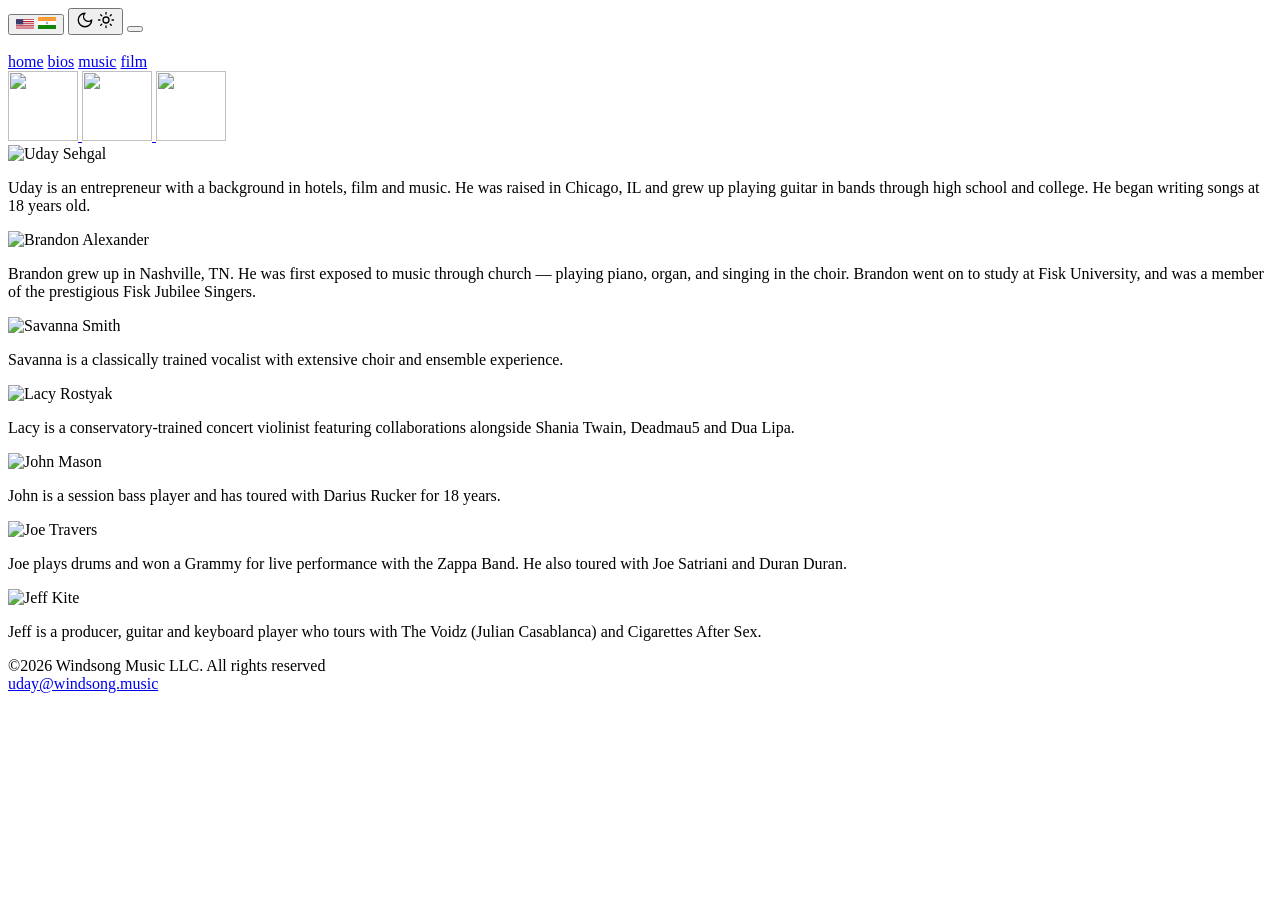
==== band.html @ 5d12a762 "Add HTML files" ====
<!DOCTYPE html>
<html lang="en">
<head>
    <meta charset="UTF-8" />
    <meta name="viewport" content="width=device-width, initial-scale=1.0" />
    <script>
        (function () {
            var k = 'windsong-theme';
            var t = localStorage.getItem(k);
            if (t === 'dark' || t === 'light') {
                document.documentElement.setAttribute('data-theme', t);
            } else {
                document.documentElement.setAttribute('data-theme', 'dark');
            }
        })();
        (function () {
            var k = 'windsong-lang';
            var t = localStorage.getItem(k);
            if (t === 'hi' || t === 'en') {
                document.documentElement.setAttribute('data-lang', t);
                document.documentElement.setAttribute('lang', t === 'hi' ? 'hi' : 'en');
            } else {
                document.documentElement.setAttribute('data-lang', 'en');
                document.documentElement.setAttribute('lang', 'en');
            }
        })();
    </script>

    <!-- Google tag (gtag.js) -->
    <script async src="https://www.googletagmanager.com/gtag/js?id=G-J59MNLBX5Y"></script>
    <script>
        window.dataLayer = window.dataLayer || [];
        function gtag(){dataLayer.push(arguments);}
        gtag('js', new Date());

        gtag('config', 'G-J59MNLBX5Y');
    </script>

    <meta property="og:title" content="Windsong - Human Conditions" />
    <meta property="og:image" content="https://windsong.music/images/windsong-logo-bold-rev.png" />
    <meta property="og:description" content="A feature documentary film of the recording sessions, song backstories, and interview footage is currently in post production — with an August 2026 release date. The film was produced by Joseph Garner (Joker, Joker 2) and directed by Meliek Gaynor." />
    <meta property="og:url" content="https://windsong.music" />
    <meta property="og:type" content="website" />
    <meta property="og:locale" content="en_US" />
    <meta property="og:site_name" content="Windsong" />
    <meta property="og:image:width" content="1200" />
    <meta property="og:image:height" content="630" />
    <meta property="og:image:alt" content="Windsong - Human Conditions" />

    <title>Windsong — Human Conditions</title>
    <link rel="preconnect" href="https://fonts.googleapis.com" />
    <link rel="preconnect" href="https://fonts.gstatic.com" crossorigin />
    <link href="https://fonts.googleapis.com/css2?family=Noto+Sans+Devanagari:wght@400;700&family=Noto+Sans:ital,wght@0,400;0,700;1,400;1,700&display=swap" rel="stylesheet" />
    <link rel="stylesheet" href="style.css" />
</head>
<body>

<section class="page cover">

    <header class="site-header">
        <nav class="site-nav" aria-label="Main navigation">

            <div class="site-nav__controls">

                <button
                        type="button"
                        class="lang-toggle"
                        id="lang-toggle"
                        aria-label="Switch to Hindi"
                        title="Switch to Hindi"
                >
                <span class="lang-toggle__flag lang-toggle__flag--en" aria-hidden="true">
                           <svg xmlns="http://www.w3.org/2000/svg" viewBox="0 0 19 10" width="18" height="10" focusable="false">
          <rect width="19" height="10" fill="#b22234"/>
          <path fill="#fff" d="M0 0.77h19V1.9H0zm0 2.26h19v1.13H0zm0 2.26h19v1.13H0zm0 2.26h19v1.13H0zm0 2.26h19V10H0z"/>
          <rect width="7.6" height="5.38" fill="#3c3b6e"/>
        </svg>
                </span>

                    <span class="lang-toggle__flag lang-toggle__flag--hi" aria-hidden="true">
                          <svg xmlns="http://www.w3.org/2000/svg" viewBox="0 0 9 6" width="18" height="12" focusable="false">
          <rect width="9" height="2" fill="#FF9933"/>
          <rect y="2" width="9" height="2" fill="#fff"/>
          <rect y="4" width="9" height="2" fill="#138808"/>
          <circle cx="4.5" cy="3" r="0.55" fill="none" stroke="#000080" stroke-width="0.08"/>
          <g stroke="#000080" stroke-width="0.06" fill="none">
            <path d="M4.5 2.45v1.1M4.05 3h0.9M4.2 2.6l0.6 0.8M4.8 2.6l-0.6 0.8M4.2 3.4l0.6-0.8M4.8 3.4l-0.6-0.8"/>
          </g>
        </svg>
                </span>
                </button>

                <button
                        type="button"
                        class="theme-toggle"
                        id="theme-toggle"
                        aria-pressed="true"
                        aria-label="Switch to light mode"
                        title="Light mode"
                >
             <span class="theme-toggle__icon theme-toggle__icon--moon" aria-hidden="true">
          <svg xmlns="http://www.w3.org/2000/svg" width="18" height="18" viewBox="0 0 24 24" fill="none" stroke="currentColor" stroke-width="1.75" stroke-linecap="round" stroke-linejoin="round">
            <path d="M12 3a6 6 0 0 0 9 9 9 9 0 1 1-9-9Z" />
          </svg>
        </span>
                    <span class="theme-toggle__icon theme-toggle__icon--sun" aria-hidden="true">
          <svg xmlns="http://www.w3.org/2000/svg" width="18" height="18" viewBox="0 0 24 24" fill="none" stroke="currentColor" stroke-width="1.75" stroke-linecap="round" stroke-linejoin="round">
            <circle cx="12" cy="12" r="4" />
            <path d="M12 2v2M12 20v2M4.93 4.93l1.41 1.41M17.66 17.66l1.41 1.41M2 12h2M20 12h2M6.34 17.66l-1.41 1.41M19.07 4.93l-1.41 1.41" />
          </svg>
        </span>

                </button>

                <button
                        type="button"
                        class="menu-toggle"
                        id="menu-toggle"
                        aria-expanded="false"
                        aria-controls="site-nav-links"
                        aria-label="Open navigation"
                >
                    <span></span>
                    <span></span>
                    <span></span>
                </button>

            </div>

        </nav>
    </header>

    <!-- Page 1: Cover -->
    <a class="cover-logo" href="https://www.instagram.com/windsongmusic34/" target="_blank" rel="noopener noreferrer" data-i18n="aria.windsongInstagram" data-i18n-attr="aria-label" aria-label="Windsong on Instagram">
        <img src="images/windsong-banner.png" alt="" />
    </a>
    <div class="cover-nav">
        <div class="site-nav__links" id="site-nav-links">
            <a href="index.html">home</a>
            <a href="band.html">bios</a>
            <a href="songs.html">music</a>
            <a href="documentary.html">film</a>
        </div>
        <div class="cover-social">
            <a class="cover-social__link" href="https://open.spotify.com/album/6bLlrBLgRewFgxY5DQWs8i?si=6eO_D-0LQ72oMs8NbchvBQ" target="_blank" rel="noopener noreferrer" data-i18n="aria.spotify" data-i18n-attr="aria-label" aria-label="Windsong on Spotify">
                <img src="images/spotify.png" alt="" width="70" height="70" decoding="async" />
            </a>
            <a class="cover-social__link" href="https://music.apple.com/us/album/v1/6768804584" target="_blank" rel="noopener noreferrer" data-i18n="aria.appleMusic" data-i18n-attr="aria-label" aria-label="Windsong on Apple Music">
                <img src="images/apple.png" alt="" width="70" height="70" decoding="async" />
            </a>
            <a class="cover-social__link" href="https://www.instagram.com/windsongmusic34/" target="_blank" rel="noopener noreferrer" data-i18n="aria.windsongInstagram" data-i18n-attr="aria-label" aria-label="Windsong on Instagram">
                <img src="images/instagram.png" alt="" width="70" height="70" decoding="async" />
            </a>
        </div>
    </div>

<!-- Page 2: Band & members -->
<section class="page page-bios">
    <div class="bio">

        <!-- UDAY SEHGAL -->
        <article class="bio-person">
            <div class="bio-person__image">
                <img
                        src="images/Uday S.jpg"
                        alt="Uday Sehgal"
                        loading="lazy"
                />
            </div>

            <div class="bio-person__text">
        <p data-i18n="bio.uday">
          Uday is an entrepreneur with a background in hotels, film and music. He was raised in Chicago, IL and grew up playing guitar in bands through high school and college. He began writing songs at 18 years old.
        </p>
                </div>
        </article>

        <!-- BRANDON ALEXANDER -->
        <article class="bio-person">
            <div class="bio-person__image">
                <img
                        src="images/Brandon A..jpg"
                        alt="Brandon Alexander"
                        loading="lazy"
                />
            </div>

            <div class="bio-person__text">

        <p data-i18n="bio.brandon">
            Brandon grew up in Nashville, TN. He was first exposed to music through church — playing piano, organ, and singing in the choir. Brandon went on to study at Fisk University, and was a member of the prestigious Fisk Jubilee Singers.
        </p>
                </div>
        </article>

        <!-- SAVANNA SMITH -->
        <article class="bio-person">
            <div class="bio-person__image">
                <img
                        src="images/Savanna.PNG"
                        alt="Savanna Smith"
                        loading="lazy"
                />
            </div>

            <div class="bio-person__text">

        <p data-i18n="bio.savanna">
           Savanna is a classically trained vocalist with extensive choir and ensemble experience.
        </p>
                </div>
        </article>

        <!-- LACY ROSTYAK -->
        <article class="bio-person">
            <div class="bio-person__image">
                <img
                        src="images/Lacy R.JPG"
                        alt="Lacy Rostyak"
                        loading="lazy"
                />
            </div>
            <div class="bio-person__text">
        <p data-i18n="bio.lacy">
           Lacy is a conservatory-trained concert violinist featuring collaborations alongside Shania Twain, Deadmau5 and Dua Lipa.
        </p>
                </div>
        </article>

        <!-- JOHN MASON -->
        <article class="bio-person">
            <div class="bio-person__image">
                <img
                        src="images/John M.JPG"
                        alt="John Mason"
                        loading="lazy"
                />
            </div>
            <div class="bio-person__text">
        <p data-i18n="bio.john">
           John is a session bass player and has toured with Darius Rucker for 18 years.
        </p>
                </div>
        </article>

        <!-- JOE TRAVERS -->
        <article class="bio-person">
            <div class="bio-person__image">
                <img
                        src="images/Joe T.WEBP"
                        alt="Joe Travers"
                        loading="lazy"
                />
            </div>
            <div class="bio-person__text">
        <p data-i18n="bio.joe">
           Joe plays drums and won a Grammy for live performance with the Zappa Band. He also toured with Joe Satriani and Duran Duran.
        </p>
                </div>
        </article>

        <!-- JEFF KITE -->
        <article class="bio-person">
            <div class="bio-person__image">
                <img
                        src="images/Jeff K.JPG"
                        alt="Jeff Kite"
                        loading="lazy"
                />
            </div>

            <div class="bio-person__text">
        <p data-i18n="bio.jeff">
           Jeff is a producer, guitar and keyboard player who tours with The Voidz (Julian Casablanca) and Cigarettes After Sex.
        </p>
            </div>
        </article>
    </div>
</section>

<script src="i18n.js" defer></script>
<footer class="site-footer"> <div>©2026 Windsong Music LLC. All rights reserved</div> <a href="mailto:uday@windsong.music">uday@windsong.music</a> </footer>
</body>
</html>
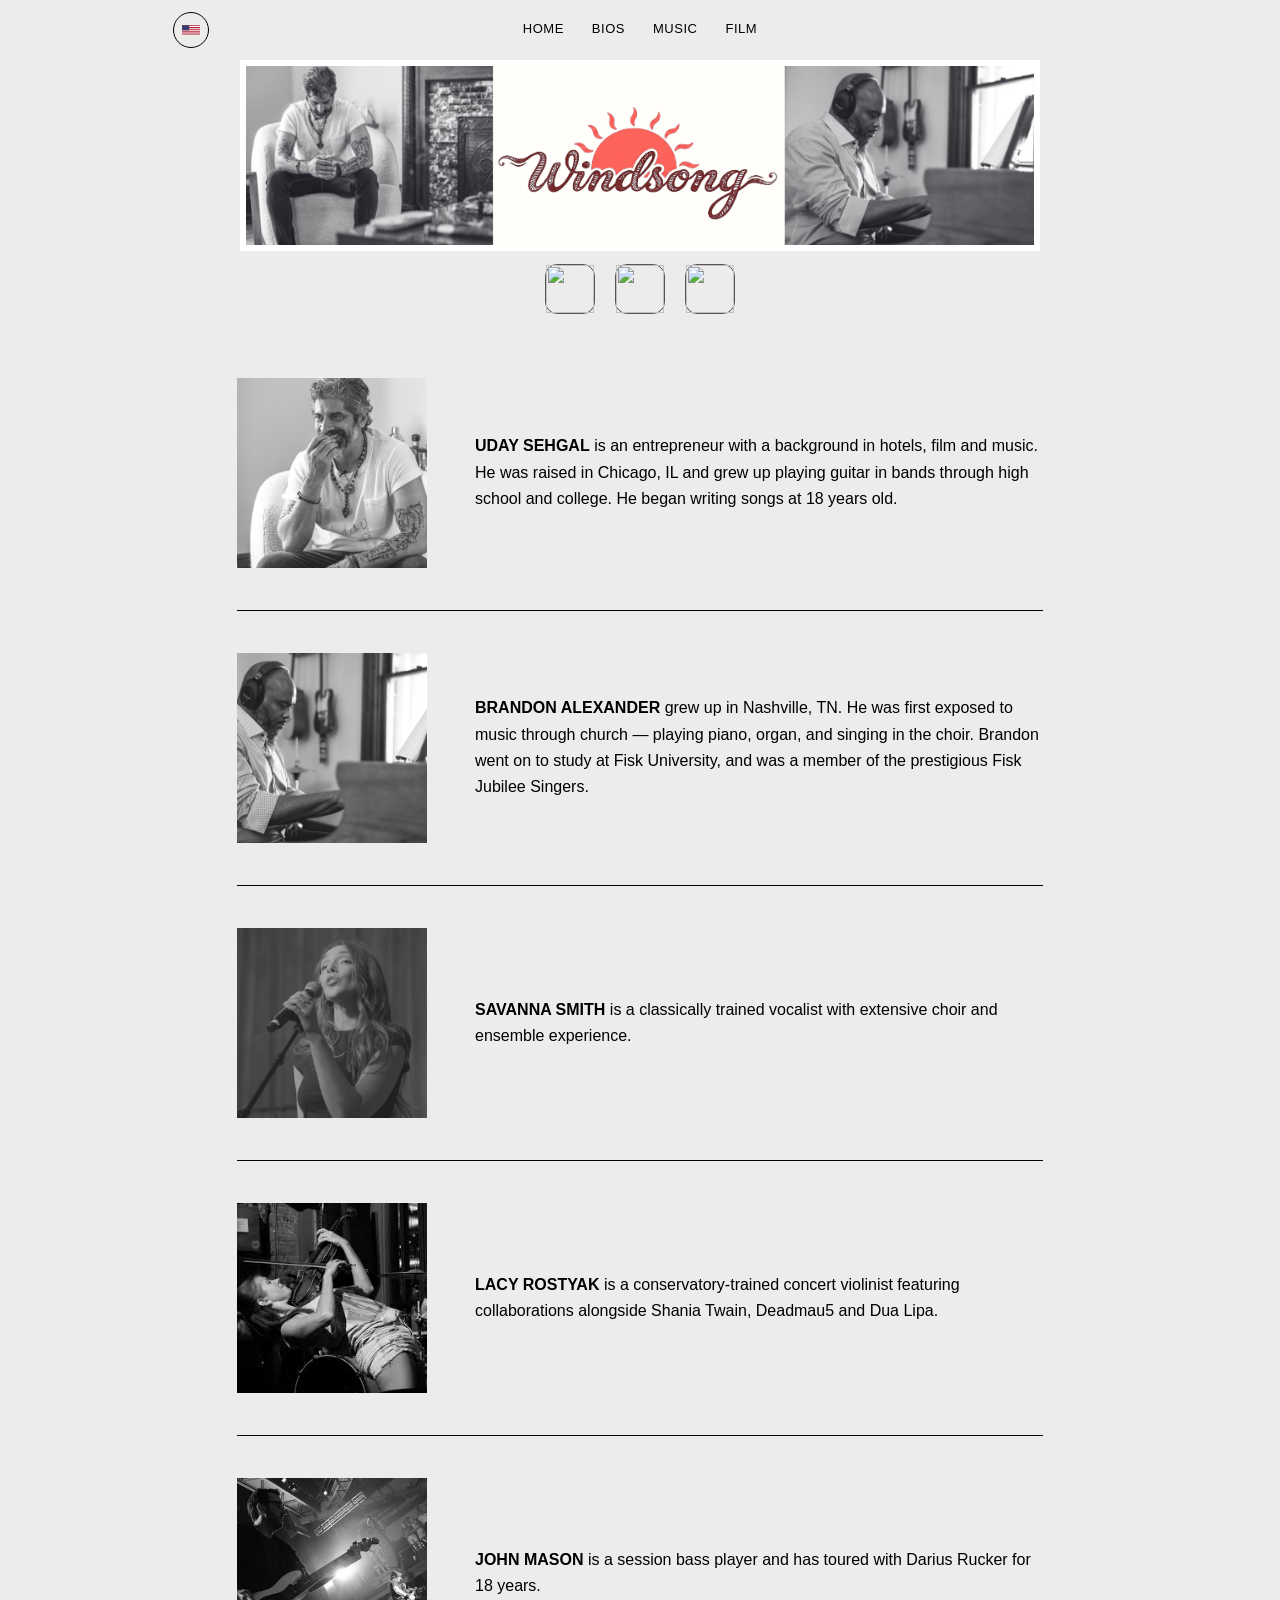
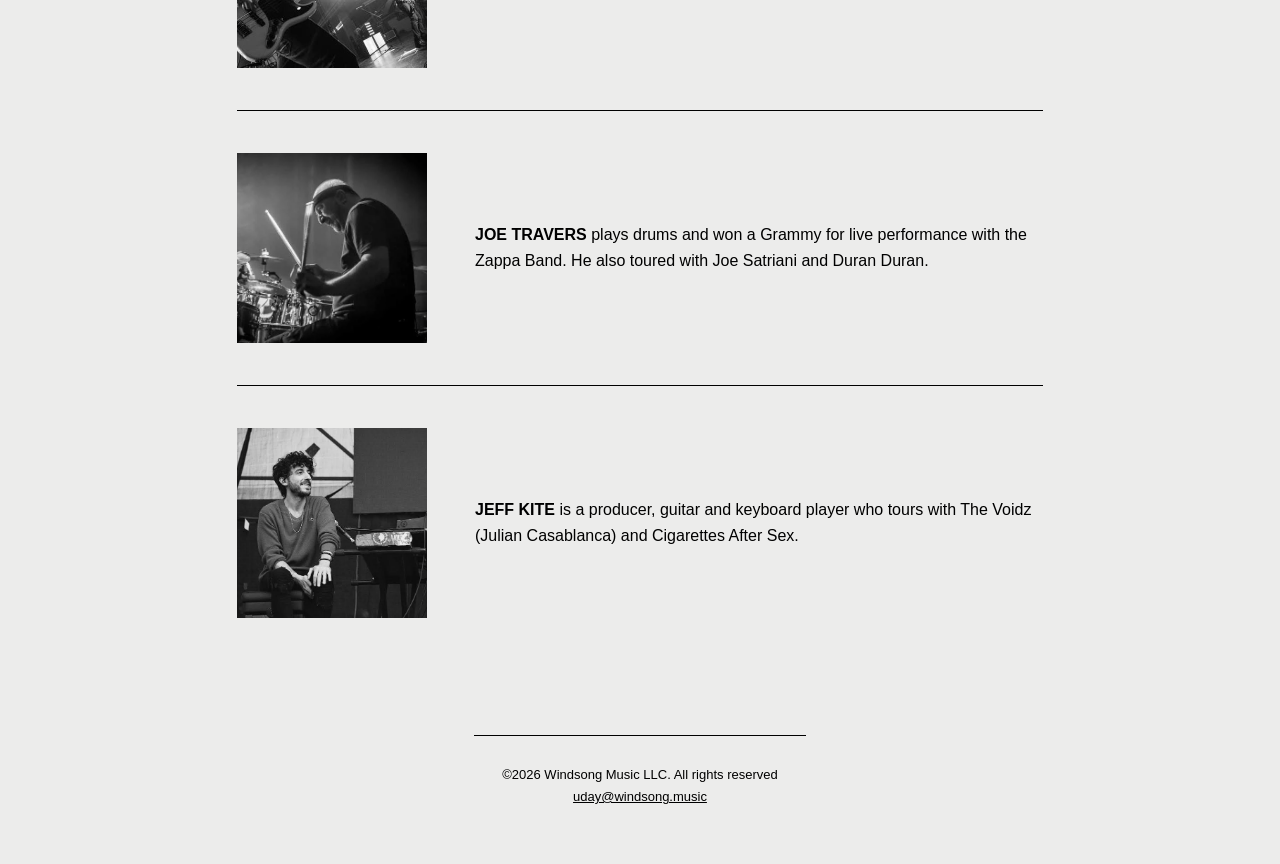
==== commit ee5b8441: "Add HTML files" ====
--- a/band.html
+++ b/band.html
@@ -4,15 +4,6 @@
     <meta charset="UTF-8" />
     <meta name="viewport" content="width=device-width, initial-scale=1.0" />
     <script>
-        (function () {
-            var k = 'windsong-theme';
-            var t = localStorage.getItem(k);
-            if (t === 'dark' || t === 'light') {
-                document.documentElement.setAttribute('data-theme', t);
-            } else {
-                document.documentElement.setAttribute('data-theme', 'dark');
-            }
-        })();
         (function () {
             var k = 'windsong-lang';
             var t = localStorage.getItem(k);
@@ -88,28 +79,6 @@
           </g>
         </svg>
                 </span>
-                </button>
-
-                <button
-                        type="button"
-                        class="theme-toggle"
-                        id="theme-toggle"
-                        aria-pressed="true"
-                        aria-label="Switch to light mode"
-                        title="Light mode"
-                >
-             <span class="theme-toggle__icon theme-toggle__icon--moon" aria-hidden="true">
-          <svg xmlns="http://www.w3.org/2000/svg" width="18" height="18" viewBox="0 0 24 24" fill="none" stroke="currentColor" stroke-width="1.75" stroke-linecap="round" stroke-linejoin="round">
-            <path d="M12 3a6 6 0 0 0 9 9 9 9 0 1 1-9-9Z" />
-          </svg>
-        </span>
-                    <span class="theme-toggle__icon theme-toggle__icon--sun" aria-hidden="true">
-          <svg xmlns="http://www.w3.org/2000/svg" width="18" height="18" viewBox="0 0 24 24" fill="none" stroke="currentColor" stroke-width="1.75" stroke-linecap="round" stroke-linejoin="round">
-            <circle cx="12" cy="12" r="4" />
-            <path d="M12 2v2M12 20v2M4.93 4.93l1.41 1.41M17.66 17.66l1.41 1.41M2 12h2M20 12h2M6.34 17.66l-1.41 1.41M19.07 4.93l-1.41 1.41" />
-          </svg>
-        </span>
-
                 </button>
 
                 <button
--- a/style.css
+++ b/style.css
@@ -0,0 +1,1340 @@
+:root {
+  --ink: #000000;
+  --muted: #000000;
+  --rule: #000000;
+  --bg: #ECECEB;
+  --page-border: #000000;
+  --photo-bg: #eee;
+  --logo-box-bg: #fff;
+  --page-max: 1100px;
+  --photo-col: 340px;
+}
+
+/* Dark: black field, light type; logos stay in white boxes like the source art */
+html[data-theme="dark"] {
+  color-scheme: light;
+  --ink: #000000;
+  --muted: #000000;
+  --rule: #000000;
+  --bg: #ECECEB;
+  --page-border: #000000;
+  --photo-bg: #eee;
+}
+
+/* Logos on white “cards” so they read on black like the source files */
+html[data-theme="dark"] .cover-logo img,
+html[data-theme="dark"] .tracks-page-logo img,
+html[data-theme="dark"] .film-photo > a:first-of-type img,
+html[data-theme="dark"] .contact-right img.big-logo {
+  background: var(--logo-box-bg);
+  padding: 6px 6px;
+  box-sizing: border-box;
+}
+
+* { box-sizing: border-box; }
+
+/* =========================================================
+   SITE NAVIGATION
+   ========================================================= */
+
+.site-header {
+  position: absolute;
+  z-index: 1000;
+  top: 0;
+  left: 0;
+  width: 150px;
+  height: auto;
+  background: transparent;
+  border-right: none;
+}
+
+.site-nav {
+  width: 100%;
+  height: auto;
+  padding: 0;
+}
+
+/* Vertical page navigation */
+
+.site-nav__links {
+  display: flex;
+  flex-direction: column;
+  align-items: flex-start;
+  justify-content: flex-start;
+  gap: 0;
+}
+
+.site-nav__links a {
+  width: 100%;
+  padding: 7px 0;
+
+  color: var(--ink);
+  text-decoration: none;
+
+  font-size: 13px;
+  font-weight: 400;
+  letter-spacing: 0.04em;
+  text-transform: uppercase;
+
+  white-space: nowrap;
+
+  transition:
+          opacity 0.15s ease,
+          font-weight 0.15s ease;
+}
+
+.site-nav__links a:hover {
+  opacity: 0.55;
+}
+
+.site-nav__links a.is-active {
+  font-weight: 700;
+}
+
+/* Language / theme controls */
+
+.site-nav__controls {
+  margin-top: auto;
+
+  display: flex;
+  flex-direction: column;
+  align-items: flex-start;
+  gap: 8px;
+}
+
+/* Right-side controls */
+
+/*.site-nav__right {*/
+/*  display: flex;*/
+/*  align-items: center;*/
+/*  justify-content: flex-end;*/
+/*  gap: 8px;*/
+/*}*/
+
+/* Language */
+
+.lang-toggle, .theme-toggle {
+  position: static;
+
+  width: 36px;
+  height: 36px;
+  margin: 0;
+  padding: 0;
+
+  display: flex;
+  align-items: center;
+  justify-content: center;
+
+  line-height: 0;
+  cursor: pointer;
+
+  color: var(--ink);
+  background: transparent;
+  border: 1px solid var(--page-border);
+  border-radius: 50%;
+
+  -webkit-tap-highlight-color: transparent;
+}
+
+.theme-toggle {
+  pointer-events: none;
+  cursor: default;
+  opacity: 1;
+}
+
+.lang-toggle__flag {
+  display: none;
+  align-items: center;
+  justify-content: center;
+  pointer-events: none;
+}
+
+.lang-toggle__flag svg {
+  display: block;
+}
+
+html[data-lang="en"] .lang-toggle__flag--en,
+html[data-lang="hi"] .lang-toggle__flag--hi {
+  display: flex;
+}
+
+.lang-toggle:hover, .theme-toggle:hover {
+  border-color: var(--rule);
+}
+
+.lang-toggle:focus, .theme-toggle:focus {
+  outline: none;
+}
+
+.lang-toggle:focus-visible, .theme-toggle:focus-visible {
+  outline: 2px solid var(--ink);
+  outline-offset: 2px;
+}
+
+/* Theme */
+
+.theme-toggle__icon {
+  display: none;
+  pointer-events: none;
+}
+
+.theme-toggle__icon svg {
+  display: block;
+  vertical-align: middle;
+}
+
+html[data-theme="light"] .theme-toggle__icon--moon,
+html[data-theme="dark"] .theme-toggle__icon--sun {
+  display: block;
+}
+
+/* Hamburger */
+
+.menu-toggle {
+  display: none;
+
+  width: 36px;
+  height: 36px;
+  margin: 0;
+  padding: 7px 6px;
+
+  flex-direction: column;
+  align-items: center;
+  justify-content: center;
+  gap: 4px;
+
+  color: var(--ink);
+  background: transparent;
+  border: 1px solid var(--page-border);
+  border-radius: 50%;
+
+  cursor: pointer;
+  -webkit-tap-highlight-color: transparent;
+}
+
+.menu-toggle span {
+  display: block;
+  width: 16px;
+  height: 1px;
+  background: currentColor;
+  transition:
+          transform 0.2s ease,
+          opacity 0.2s ease;
+}
+
+.menu-toggle:focus {
+  outline: none;
+}
+
+.menu-toggle:focus-visible {
+  outline: 2px solid var(--ink);
+  outline-offset: 2px;
+}
+
+/* Hamburger → X */
+
+.menu-toggle.is-open span:nth-child(1) {
+  transform: translateY(5px) rotate(45deg);
+}
+
+.menu-toggle.is-open span:nth-child(2) {
+  opacity: 0;
+}
+
+.menu-toggle.is-open span:nth-child(3) {
+  transform: translateY(-5px) rotate(-45deg);
+}
+
+/* =========================================================
+   BAND BIOS
+   ========================================================= */
+
+.page-bios {
+  padding-top: 40px;
+  padding-bottom: 40px;
+}
+
+.bio {
+  width: 100%;
+  max-width: 900px;
+  margin: 0 auto;
+}
+
+.bio-person {
+  display: grid;
+  grid-template-columns: 190px minmax(0, 1fr);
+  gap: 48px;
+  align-items: center;
+
+  padding: 42px 0;
+  border-bottom: 1px solid var(--page-border);
+}
+
+.bio-person:first-child {
+  padding-top: 10px;
+}
+
+.bio-person:last-child {
+  border-bottom: none;
+}
+
+/* Portrait */
+
+.bio-person__image {
+  width: 190px;
+  aspect-ratio: 1 / 1;
+  overflow: hidden;
+  background: var(--photo-bg);
+}
+
+.bio-person__image img {
+  display: block;
+  width: 100%;
+  height: 100%;
+  object-fit: cover;
+
+  filter: grayscale(100%);
+  transition:
+          filter 0.25s ease,
+          transform 0.35s ease;
+}
+
+.bio-person:hover .bio-person__image img {
+  filter: grayscale(0%);
+  transform: scale(1.025);
+}
+
+/* Text */
+
+.bio-person__text {
+  min-width: 0;
+}
+
+.bio-person__name {
+  margin: 0 0 12px 0;
+
+  font-size: 17px;
+  line-height: 1.2;
+  font-weight: 700;
+  letter-spacing: 0.06em;
+}
+
+.bio-person__text p {
+  margin: 0;
+
+  font-size: 16px;
+  line-height: 1.65;
+  color: var(--ink);
+}
+
+html, body {
+  margin: 0;
+  padding: 0;
+  background: var(--bg);
+  color: var(--ink);
+  font-family: "Helvetica Neue", Helvetica, Arial, sans-serif;
+  font-size: 16px;
+  line-height: 1.55;
+  -webkit-font-smoothing: antialiased;
+}
+
+html[data-lang="hi"] body {
+  font-family: "Noto Sans Devanagari", "Noto Sans", "Helvetica Neue", Helvetica, Arial, sans-serif;
+}
+
+.page {
+  max-width: var(--page-max);
+  margin: 0 auto;
+  padding: 15px 75px;
+}
+
+.page-film {
+  border-top: none;
+}
+
+.page-contact {
+  margin-top: 50px;
+  border-top: 1px solid var(--page-border);
+}
+
+/* ---------- Page 1: Cover ---------- */
+.cover {
+  min-height: 50vh;
+  display: flex;
+  flex-direction: column;
+  align-items: center;
+  justify-content: center;
+  gap: 1.25rem;
+  padding: 20px 72px;
+}
+.cover-logo {
+  display: block;
+  line-height: 0;
+  max-width: 800px;
+  width: 85%;
+  border-radius: 8px;
+  -webkit-tap-highlight-color: transparent;
+  transition: opacity 0.15s ease;
+}
+.cover-logo:hover {
+  opacity: 0.92;
+}
+.cover-logo:focus-visible {
+  outline: 2px solid var(--ink);
+  outline-offset: 3px;
+}
+.cover-logo img {
+  display: block;
+  width: 100%;
+  height: auto;
+}
+.cover-social {
+  display: flex;
+  align-items: center;
+  justify-content: center;
+  gap: 2rem;
+  margin-top: -12px;
+}
+.cover-social__link {
+  display: flex;
+  line-height: 0;
+  border-radius: 8px;
+  -webkit-tap-highlight-color: transparent;
+  transition: opacity 0.15s ease, transform 0.15s ease;
+}
+.cover-social__link:hover {
+  opacity: 0.88;
+}
+.cover-social__link:focus {
+  outline: 2px solid var(--ink);
+  outline-offset: 3px;
+}
+.cover-social__link img {
+  display: block;
+  width: 70px;
+  height: 70px;
+  object-fit: contain;
+}
+html[data-theme="dark"] .cover-social__link {
+  border: 1px solid #575555;
+  border-radius: 12px;
+  box-sizing: border-box;
+}
+
+/* ---------- Page 2: Band bios ---------- */
+.bio p {
+  margin: 0;
+}
+
+.bio em.band-name {
+  font-style: italic;
+  font-weight: 700;
+}
+
+/* ---------- Page 3 & 4: Track stories ---------- */
+.tracks-layout {
+  display: grid;
+  grid-template-columns: var(--photo-col) 1fr;
+  gap: 80px;
+  align-items: start;
+}
+.track-photos {
+  display: flex;
+  flex-direction: column;
+  margin-top: 180px;
+  gap: 24px;
+}
+.track-photos img {
+  width: 100%;
+  height: auto;
+  display: block;
+  background: var(--photo-bg);
+}
+.tracks-page-logo {
+  text-align: center;
+  margin: 0 0 40px 0;
+}
+.tracks-page-logo img {
+  width: 100%;
+  max-width: 260px;
+  height: auto;
+  display: inline-block;
+  vertical-align: middle;
+}
+.tracks-heading {
+  font-weight: 700;
+  text-decoration: underline;
+  margin: 1.55em 0 24px 0;
+  font-size: 16px;
+  text-align: center;
+}
+/* Part 2: one line of space before “Hard Way Home” (first track after the page break) */
+section:has(.tracks-page-logo) + section .track:first-of-type {
+  margin-top: 1.55em;
+}
+.track {
+  margin-bottom: 24px;
+}
+.track h3 {
+  font-size: 16px;
+  margin: 0 0 4px 0;
+  font-weight: 700;
+}
+.track p {
+  margin: 0;
+}
+
+/* ---------- Page 5: Film ---------- */
+.film-layout {
+  display: grid;
+  grid-template-columns: var(--photo-col) 1fr;
+  gap: 80px;
+  align-items: start;
+}
+.film-photo img {
+  width: 100%;
+  height: auto;
+  display: block;
+}
+.film-photo > a:first-of-type {
+  display: block;
+  max-width: 260px;
+  width: 100%;
+  margin-left: auto;
+  margin-right: auto;
+  margin-bottom: 1.55em;
+}
+.film-logo {
+  margin-bottom: 48px;
+  text-align: center;
+}
+.film-logo img {
+  max-width: 320px;
+  width: 80%;
+  height: auto;
+  display: block;
+  margin-left: auto;
+  margin-right: auto;
+}
+.film-copy {
+  margin-top: 300px;
+}
+.film-copy p {
+  margin: 0 0 16px 0;
+}
+.film-divider {
+  border: 0;
+  border-top: 1px solid var(--rule);
+  margin: 24px 0;
+}
+.logline em {
+  font-style: italic;
+  font-weight: 700;
+}
+
+.film-photo > img {
+  margin-top: 40px;
+}
+
+/* ---------- Page 6: Contact ---------- */
+.contact-layout {
+  display: grid;
+  grid-template-columns: var(--photo-col) 1fr;
+  gap: 80px;
+  align-items: center;
+}
+.contact-photos {
+  display: flex;
+  flex-direction: column;
+  gap: 24px;
+}
+.contact-photos img {
+  width: 100%;
+  height: auto;
+  display: block;
+}
+.contact-right {
+  text-align: center;
+}
+.contact-right img.big-logo {
+  width: 100%;
+  max-width: 520px;
+  height: auto;
+  display: block;
+  margin: 0 auto 32px;
+}
+.contact-info {
+  font-size: 16px;
+  line-height: 1.7;
+}
+.contact-info a {
+  color: inherit;
+  text-decoration: none;
+}
+.contact-info a:hover {
+  text-decoration: underline;
+}
+
+/* ---------- Site Footer ---------- */
+
+.site-footer {
+  max-width: var(--page-max);
+  margin: 60px auto 0;
+  padding: 28px 28px 36px;
+  border-top: 1px solid var(--page-border);
+
+  text-align: center;
+  color: var(--muted);
+  font-size: 13px;
+  line-height: 1.7;
+
+}
+
+.site-footer a {
+  color: var(--ink);
+  text-decoration: none;
+}
+
+.site-footer a {
+  text-decoration: underline;
+}
+
+html[data-theme="dark"] .site-footer {
+  border-top-color: #000000;
+}
+
+/* Desktop content offset for left navigation rail */
+
+@media (min-width: 821px) {
+
+  .cover {
+    position: relative;
+    display: flex;
+    flex-direction: column;
+    align-items: center;
+    justify-content: flex-start;
+    padding-top: 60px;
+    gap: 0;
+  }
+
+  /* Controls float above banner */
+  .site-header {
+    position: absolute;
+    z-index: 1000;
+
+    top: 12px;
+    left: 0;
+
+    width: 100%;
+    height: 36px;
+
+    background: transparent;
+    border: 0;
+    pointer-events: none;
+  }
+
+  .site-nav {
+    position: relative;
+    width: 100%;
+    height: 36px;
+    padding: 0;
+  }
+
+  .site-nav__controls {
+    margin: 0;
+  }
+
+  /* LEFT edge of banner */
+  .lang-toggle {
+    position: absolute;
+    top: 0;
+    left: 7.5%;
+
+    pointer-events: auto;
+  }
+
+  /* RIGHT edge of banner */
+  .theme-toggle {
+    position: absolute;
+    top: 0;
+    right: 7.5%;
+
+    pointer-events: none;
+  }
+
+  .menu-toggle {
+    display: none;
+  }
+
+  /* Actual navigation is now AFTER the actual banner */
+
+  .cover-logo {
+    width: 85%;
+    max-width: 800px;
+    margin: 0;
+  }
+  .cover-nav {
+    position: relative;
+
+    width: 85%;
+    max-width: 800px;
+
+    align-self: center;
+
+    margin-top: 14px;
+    padding: 0;
+
+    display: flex;
+    align-items: flex-start;
+  }
+
+
+  /* Vertical navigation column */
+  .cover-nav .site-nav__links {
+    position: fixed;
+    z-index: 1001;
+
+    top: 12px;
+    left: 50%;
+    transform: translateX(-50%);
+
+    display: flex;
+    flex-direction: row;
+    align-items: center;
+    justify-content: center;
+
+    gap: 28px;
+
+    width: max-content;
+
+    margin: 0;
+    padding: 0;
+  }
+
+  .cover-nav .site-nav__links a {
+    width: auto;
+    padding: 7px 0;
+
+    color: var(--ink);
+    text-decoration: none;
+
+    font-size: 13px;
+    font-weight: 400;
+    letter-spacing: 0.04em;
+    text-transform: uppercase;
+
+    white-space: nowrap;
+  }
+
+  /*
+   * Social icons sit to the RIGHT of the navigation,
+   * aligned with the HOME line.
+   */
+  .cover-social {
+    position: static;
+
+    display: flex;
+    align-items: center;
+    justify-content: center;
+
+    gap: 1.25rem;
+
+    margin: 0;
+    padding: 0;
+
+    height: 48px;
+
+    width: calc(100% + 300px);
+  }
+
+  .cover-social__link img {
+    width: 48px;
+    height: 48px;
+  }
+
+  .bio {
+    padding-top: 40px;
+  }
+
+  .page-film {
+    width: 85%;
+    max-width: 800px;
+    padding-left: 0;
+    padding-right: 0;
+  }
+
+  .film-layout {
+    grid-template-columns: 240px minmax(0, 1fr);
+    gap: 40px;
+  }
+
+  .film-photo img {
+    width: 240px;
+    max-width: 100%;
+    height: auto;
+  }
+
+  .film-copy {
+    margin-top: 180px;
+  }
+}
+
+/* ---------- Responsive ---------- */
+
+@media (max-width: 820px) {
+
+  .site-header {
+    position: absolute;
+    top: 0;
+    left: 0;
+    width: 100%;
+    height: auto;
+    background: var(--bg);
+    border-right: none;
+    border-bottom: 1px solid var(--page-border);
+  }
+
+  .site-nav {
+    position: relative;
+
+    width: 100%;
+    min-height: 58px;
+    height: auto;
+
+    margin: 0;
+    padding:
+            0
+            max(16px, env(safe-area-inset-right, 0px))
+            0
+            max(16px, env(safe-area-inset-left, 0px));
+
+    display: grid;
+    grid-template-columns: 36px 1fr 80px;
+    align-items: center;
+  }
+
+  .site-nav__links {
+    position: absolute;
+    top: 100%;
+    left: 0;
+    right: 0;
+
+    display: flex;
+    flex-direction: column;
+    align-items: center;
+    justify-content: flex-start;
+
+    gap: 0;
+
+    padding: 18px 20px 28px;
+
+    background: var(--bg);
+    border-bottom: 1px solid var(--page-border);
+
+    visibility: hidden;
+    opacity: 0;
+    transform: translateY(-8px);
+
+    pointer-events: none;
+
+    transition:
+            opacity 0.18s ease,
+            transform 0.18s ease,
+            visibility 0.18s ease;
+  }
+
+  .site-nav__links.is-open {
+    visibility: visible;
+    opacity: 1;
+    transform: translateY(0);
+    pointer-events: auto;
+  }
+
+  .site-nav__links a {
+    width: 100%;
+    padding: 13px 20px;
+
+    text-align: center;
+    font-size: 15px;
+  }
+
+  .site-nav__controls {
+    grid-column: 3;
+
+    margin-top: 0;
+
+    display: flex;
+    flex-direction: row;
+    align-items: center;
+    justify-content: flex-end;
+    gap: 0;
+  }
+
+  .lang-toggle {
+    grid-column: 1;
+  }
+
+  .site-nav__right {
+    grid-column: 3;
+    display: flex;
+    align-items: center;
+    justify-content: flex-end;
+    gap: 0;
+  }
+
+  .theme-toggle {
+    position: static;
+    transform: none;
+  }
+
+  .menu-toggle {
+    display: flex;
+    position: static;
+
+    width: 36px;
+    height: 36px;
+    margin: 0;
+    padding: 7px 6px;
+
+    flex-direction: column;
+    align-items: center;
+    justify-content: center;
+    gap: 4px;
+
+    color: var(--ink);
+    background: transparent;
+    border: 1px solid var(--page-border);
+    border-radius: 50%;
+
+    cursor: pointer;
+  }
+
+  body {
+    padding-left: 0;
+  }
+
+  /* Existing page rules */
+
+  .page {
+    padding: 0 28px;
+    padding-bottom: 0;
+  }
+
+  .cover {
+    min-height: 0;
+    align-items: center;
+    justify-content: flex-start;
+    padding: 32px 28px 0;
+    gap: 1rem;
+  }
+
+  .cover-logo {
+    width: 85%;
+    margin-bottom: 0;
+  }
+
+  .cover + .page {
+    padding-top: 28px;
+  }
+
+  .track-photos {
+    margin-top: 0;
+  }
+
+  .tracks-page-logo {
+    margin-bottom: 16px;
+  }
+
+  .tracks-page-logo img {
+    display: block;
+    margin-left: auto;
+    margin-right: auto;
+    margin-bottom: 0;
+  }
+
+  section.page:has(.tracks-page-logo) {
+    padding-top: 28px;
+    padding-bottom: 24px;
+  }
+
+  section.page:has(.tracks-page-logo) + section.page {
+    padding-top: 20px;
+  }
+
+  section.page:has(.tracks-page-logo)
+  .tracks-text
+  .track:last-child {
+    margin-bottom: 0;
+  }
+
+  .tracks-layout,
+  .film-layout,
+  .contact-layout {
+    grid-template-columns: 1fr;
+    gap: 24px;
+  }
+
+  .tracks-layout {
+    gap: 16px;
+  }
+
+  .film-copy {
+    margin-top: 0;
+  }
+
+  .film-logo img,
+  .contact-right img.big-logo {
+    max-width: 260px;
+    margin-left: auto;
+    margin-right: auto;
+  }
+
+  .track-photos,
+  .contact-photos {
+    flex-direction: row;
+    flex-wrap: wrap;
+  }
+
+  .track-photos img,
+  .contact-photos img {
+    width: calc(50% - 12px);
+  }
+
+  .site-footer {
+    margin-top: 40px;
+    padding: 24px 28px 30px;
+    font-size: 12px;
+  }
+
+  .page-bios {
+    padding-top: 28px;
+    padding-bottom: 28px;
+  }
+
+  .bio {
+    padding-top: 20px;
+  }
+
+  .bio-person {
+    grid-template-columns: 110px minmax(0, 1fr);
+    gap: 24px;
+
+    padding: 28px 0;
+    align-items: center;
+  }
+
+  .bio-person:first-child {
+    padding-top: 0;
+  }
+
+  .bio-person__image {
+    width: 110px;
+  }
+
+  .bio-person__name {
+    font-size: 15px;
+    margin-bottom: 8px;
+  }
+
+  .bio-person__text p {
+    font-size: 14px;
+    line-height: 1.55;
+  }
+
+  .film-photo img {
+    width: 100%;
+    max-width: 100%;
+    height: auto;
+  }
+
+  .film-photo .film-photo__henna,
+  .film-copy .film-photo__henna {
+    width: 100%;
+    max-width: 100%;
+    height: auto;
+  }
+
+  /* =========================================================
+   FINAL MOBILE FIXES
+   Desktop is intentionally untouched.
+   ========================================================= */
+
+  @media (max-width: 820px) {
+
+    /* ---------- Mobile header ---------- */
+
+    .site-header {
+      position: absolute;
+      top: 0;
+      left: 0;
+      width: 100%;
+      height: 58px;
+      z-index: 10000;
+    }
+
+    .site-nav {
+      width: 100%;
+      height: 58px;
+      padding: 0 16px;
+
+      display: flex;
+      align-items: center;
+    }
+
+    .site-nav__controls {
+      position: static;
+      width: 100%;
+      height: 58px;
+
+      display: flex;
+      flex-direction: row;
+      align-items: center;
+
+      margin: 0;
+      padding: 0;
+      gap: 8px;
+    }
+
+    .lang-toggle {
+      flex: 0 0 36px;
+      width: 36px;
+      height: 36px;
+      margin: 0;
+    }
+
+    .theme-toggle {
+      flex: 0 0 36px;
+      width: 36px;
+      height: 36px;
+      margin: 0 0 0 auto;
+    }
+
+    .menu-toggle {
+      display: flex;
+
+      flex: 0 0 36px;
+      width: 36px;
+      height: 36px;
+      margin: 0;
+    }
+
+
+    /* ---------- Mobile Windsong banner ---------- */
+
+    .cover {
+      position: relative;
+
+      min-height: 0;
+
+      display: flex;
+      flex-direction: column;
+      align-items: center;
+      justify-content: flex-start;
+
+      /*
+       * Explicit space below the mobile header.
+       * This prevents the Windsong banner from sitting
+       * underneath / getting clipped by the header.
+       */
+      padding-top: 82px;
+      padding-right: 28px;
+      padding-bottom: 0;
+      padding-left: 28px;
+
+      gap: 0;
+    }
+
+    .cover-logo {
+      position: relative;
+
+      display: block;
+      width: 100%;
+      max-width: 800px;
+
+      margin: 0;
+      padding: 0;
+
+      line-height: 0;
+    }
+
+    .cover-logo img {
+      display: block;
+
+      width: 100%;
+      max-width: 100%;
+      height: auto;
+
+      margin: 0;
+      padding: 0;
+    }
+
+
+    /* ---------- Mobile navigation ---------- */
+
+    /*
+     * The navigation links are physically located in
+     * .cover-nav, NOT inside .site-header.
+     *
+     * Keep them completely out of the document flow.
+     * They appear ONLY when .is-open is added.
+     */
+
+    .cover-nav .site-nav__links {
+      position: fixed;
+
+      top: 58px;
+      left: 0;
+      right: 0;
+
+      width: 100%;
+      height: auto;
+
+      display: none;
+
+      flex-direction: column;
+      align-items: center;
+      justify-content: flex-start;
+
+      margin: 0;
+      padding: 18px 20px 28px;
+
+      background: var(--bg);
+      border-bottom: 1px solid var(--page-border);
+
+      z-index: 9999;
+    }
+
+    .cover-nav .site-nav__links.is-open {
+      display: flex;
+    }
+
+    .cover-nav .site-nav__links a {
+      display: block;
+
+      width: 100%;
+      padding: 13px 20px;
+
+      text-align: center;
+
+      font-size: 15px;
+    }
+
+
+    /* ---------- Mobile cover/social area ---------- */
+
+    .cover-nav {
+      position: static;
+
+      width: 100%;
+      margin: 16px 0 0;
+      padding: 0;
+
+      display: flex;
+      flex-direction: column;
+      align-items: center;
+    }
+
+    .cover-social {
+      position: static;
+
+      display: flex;
+      align-items: center;
+      justify-content: center;
+
+      gap: 1.25rem;
+
+      width: 100%;
+      height: auto;
+
+      margin: 16px 0 0;
+      padding: 0;
+    }
+
+    .cover-social__link img {
+      width: 48px;
+      height: 48px;
+    }
+
+
+    /* ---------- Prevent horizontal mobile overflow ---------- */
+
+    html,
+    body {
+      width: 100%;
+      max-width: 100%;
+      overflow-x: hidden;
+    }
+  }
+}
+
+@media (max-width: 820px) {
+
+  /* -----------------------------------------
+     BANNER
+     ----------------------------------------- */
+
+  .cover-logo {
+    width: 100%;
+    max-width: none;
+  }
+
+
+  /* -----------------------------------------
+     COPY
+     The .page is INSIDE .cover, so do not
+     add another 28px of horizontal padding.
+     ----------------------------------------- */
+
+  .cover > .page {
+    width: 100%;
+    max-width: none;
+
+    margin-left: 0;
+    margin-right: 0;
+
+    padding-left: 0;
+    padding-right: 0;
+  }
+
+  .cover > .page .bio {
+    width: 100%;
+    max-width: none;
+
+    margin-left: 0;
+    margin-right: 0;
+
+    padding-left: 0;
+    padding-right: 0;
+  }
+
+
+  /* -----------------------------------------
+     FOOTER
+     The footer is ALSO INSIDE .cover.
+     Therefore it should use the exact same
+     content width as the banner.
+     ----------------------------------------- */
+
+  .cover > .site-footer {
+    width: 100%;
+    max-width: none;
+
+    margin-left: 0;
+    margin-right: 0;
+
+    padding-left: 0;
+    padding-right: 0;
+
+    border-left: 0;
+    border-right: 0;
+  }
+
+}
+
+.film-photo__henna {
+  display: block;
+  width: 240px;
+  max-width: 100%;
+  height: auto;
+  margin-top: 28px;
+}
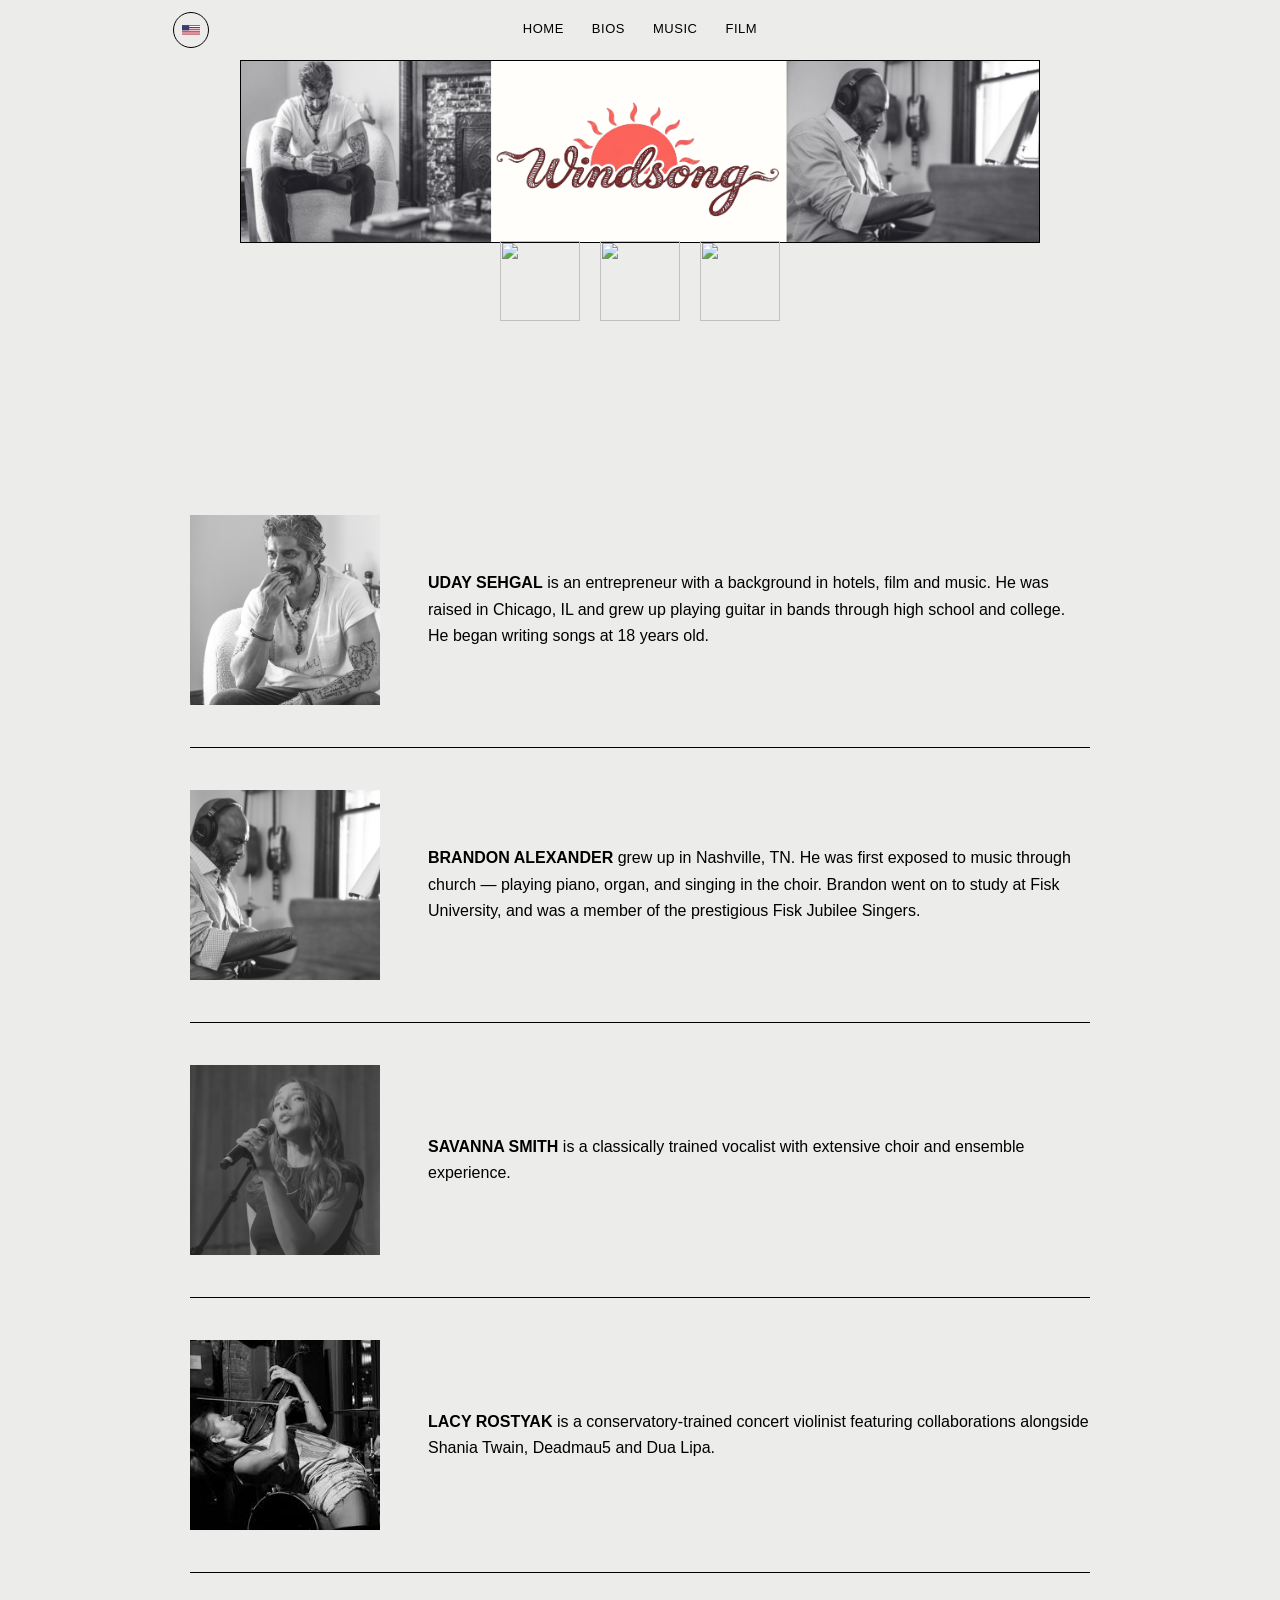
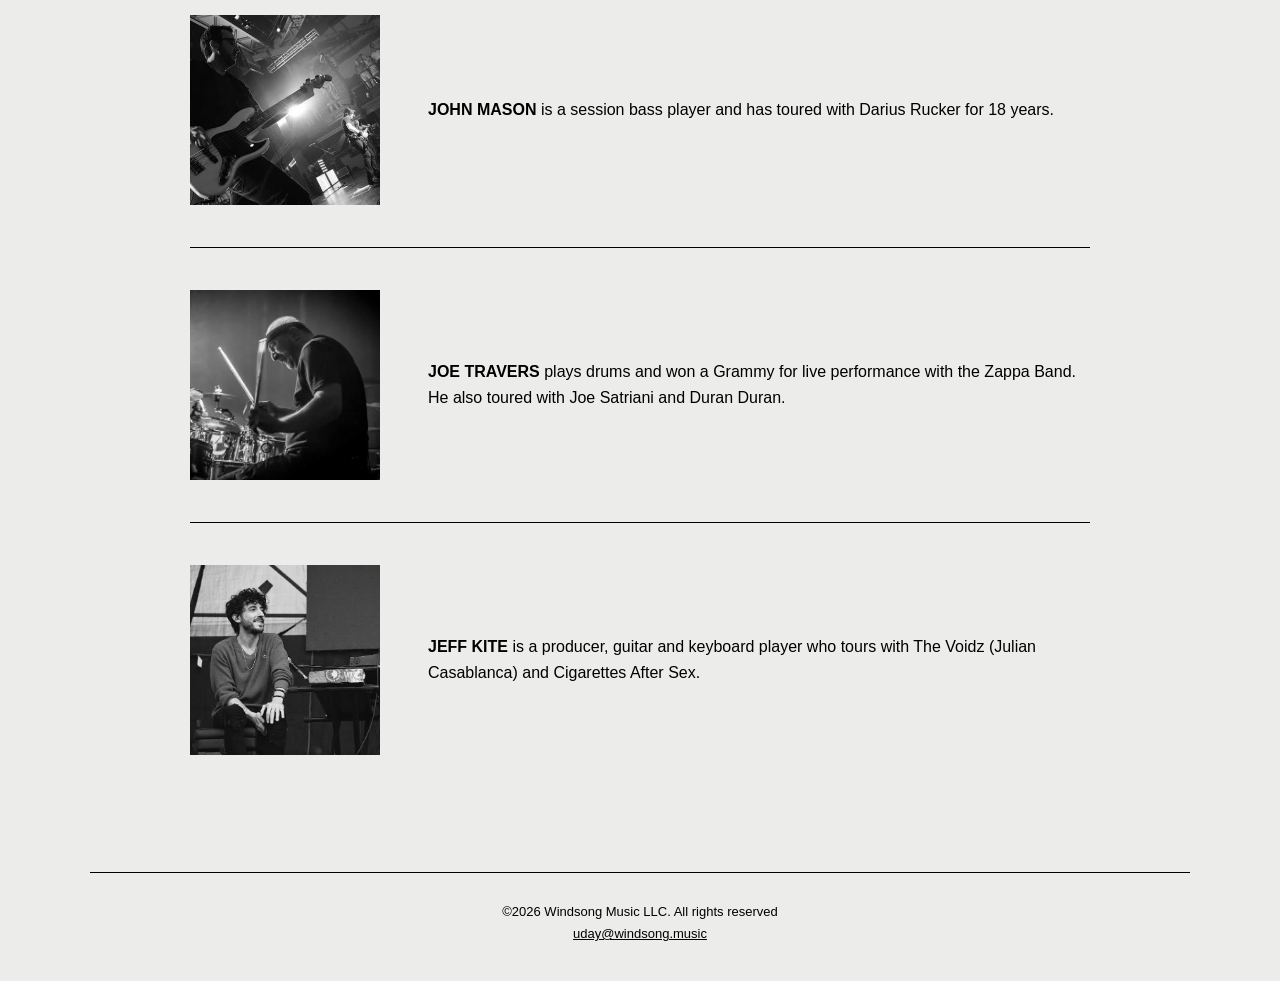
==== commit 0e0585e1: "Add HTML files" ====
--- a/band.html
+++ b/band.html
@@ -122,6 +122,7 @@
             </a>
         </div>
     </div>
+</section>
 
 <!-- Page 2: Band & members -->
 <section class="page page-bios">
@@ -248,6 +249,6 @@
 </section>
 
 <script src="i18n.js" defer></script>
-<footer class="site-footer"> <div>©2026 Windsong Music LLC. All rights reserved</div> <a href="mailto:uday@windsong.music">uday@windsong.music</a> </footer>
+    <footer class="site-footer site-footer--band"> <div>©2026 Windsong Music LLC. All rights reserved</div> <a href="mailto:uday@windsong.music">uday@windsong.music</a> </footer>
 </body>
 </html>
--- a/style.css
+++ b/style.css
@@ -10,27 +10,6 @@
   --photo-col: 340px;
 }
 
-/* Dark: black field, light type; logos stay in white boxes like the source art */
-html[data-theme="dark"] {
-  color-scheme: light;
-  --ink: #000000;
-  --muted: #000000;
-  --rule: #000000;
-  --bg: #ECECEB;
-  --page-border: #000000;
-  --photo-bg: #eee;
-}
-
-/* Logos on white “cards” so they read on black like the source files */
-html[data-theme="dark"] .cover-logo img,
-html[data-theme="dark"] .tracks-page-logo img,
-html[data-theme="dark"] .film-photo > a:first-of-type img,
-html[data-theme="dark"] .contact-right img.big-logo {
-  background: var(--logo-box-bg);
-  padding: 6px 6px;
-  box-sizing: border-box;
-}
-
 * { box-sizing: border-box; }
 
 /* =========================================================
@@ -113,7 +92,7 @@
 
 /* Language */
 
-.lang-toggle, .theme-toggle {
+.lang-toggle {
   position: static;
 
   width: 36px;
@@ -134,12 +113,6 @@
   border-radius: 50%;
 
   -webkit-tap-highlight-color: transparent;
-}
-
-.theme-toggle {
-  pointer-events: none;
-  cursor: default;
-  opacity: 1;
 }
 
 .lang-toggle__flag {
@@ -158,34 +131,17 @@
   display: flex;
 }
 
-.lang-toggle:hover, .theme-toggle:hover {
+.lang-toggle:hover {
   border-color: var(--rule);
 }
 
-.lang-toggle:focus, .theme-toggle:focus {
+.lang-toggle:focus {
   outline: none;
 }
 
-.lang-toggle:focus-visible, .theme-toggle:focus-visible {
+.lang-toggle:focus-visible {
   outline: 2px solid var(--ink);
   outline-offset: 2px;
-}
-
-/* Theme */
-
-.theme-toggle__icon {
-  display: none;
-  pointer-events: none;
-}
-
-.theme-toggle__icon svg {
-  display: block;
-  vertical-align: middle;
-}
-
-html[data-theme="light"] .theme-toggle__icon--moon,
-html[data-theme="dark"] .theme-toggle__icon--sun {
-  display: block;
 }
 
 /* Hamburger */
@@ -387,6 +343,7 @@
   display: block;
   width: 100%;
   height: auto;
+  border: 1px solid #000000;
 }
 .cover-social {
   display: flex;
@@ -414,11 +371,6 @@
   width: 70px;
   height: 70px;
   object-fit: contain;
-}
-html[data-theme="dark"] .cover-social__link {
-  border: 1px solid #575555;
-  border-radius: 12px;
-  box-sizing: border-box;
 }
 
 /* ---------- Page 2: Band bios ---------- */
@@ -599,9 +551,6 @@
   text-decoration: underline;
 }
 
-html[data-theme="dark"] .site-footer {
-  border-top-color: #000000;
-}
 
 /* Desktop content offset for left navigation rail */
 
@@ -748,8 +697,8 @@
   }
 
   .cover-social__link img {
-    width: 48px;
-    height: 48px;
+    width: 80px;
+    height: 80px;
   }
 
   .bio {
@@ -777,6 +726,7 @@
   .film-copy {
     margin-top: 180px;
   }
+
 }
 
 /* ---------- Responsive ---------- */
@@ -791,7 +741,7 @@
     height: auto;
     background: var(--bg);
     border-right: none;
-    border-bottom: 1px solid var(--page-border);
+    border-bottom: none;
   }
 
   .site-nav {
@@ -1115,7 +1065,7 @@
       flex: 0 0 36px;
       width: 36px;
       height: 36px;
-      margin: 0;
+      margin: 0 0 0 auto;
     }
 
 
@@ -1251,8 +1201,8 @@
     }
 
     .cover-social__link img {
-      width: 48px;
-      height: 48px;
+      width: 80px;
+      height: 80px;
     }
 
 
@@ -1331,10 +1281,30 @@
 
 }
 
-.film-photo__henna {
-  display: block;
-  width: 240px;
-  max-width: 100%;
-  height: auto;
-  margin-top: 28px;
-}+@media (max-width: 820px) {
+  .site-footer {
+    width: calc(100% - 56px);
+    max-width: none;
+    margin-left: auto;
+    margin-right: auto;
+    padding-left: 0;
+    padding-right: 0;
+  }
+}
+
+@media (min-width: 821px) {
+  .film-photo__henna {
+    display: block;
+    width: 240px;
+    max-width: 100%;
+    height: auto;
+    margin-top: 20px;
+  }
+}
+
+
+
+
+
+
+
